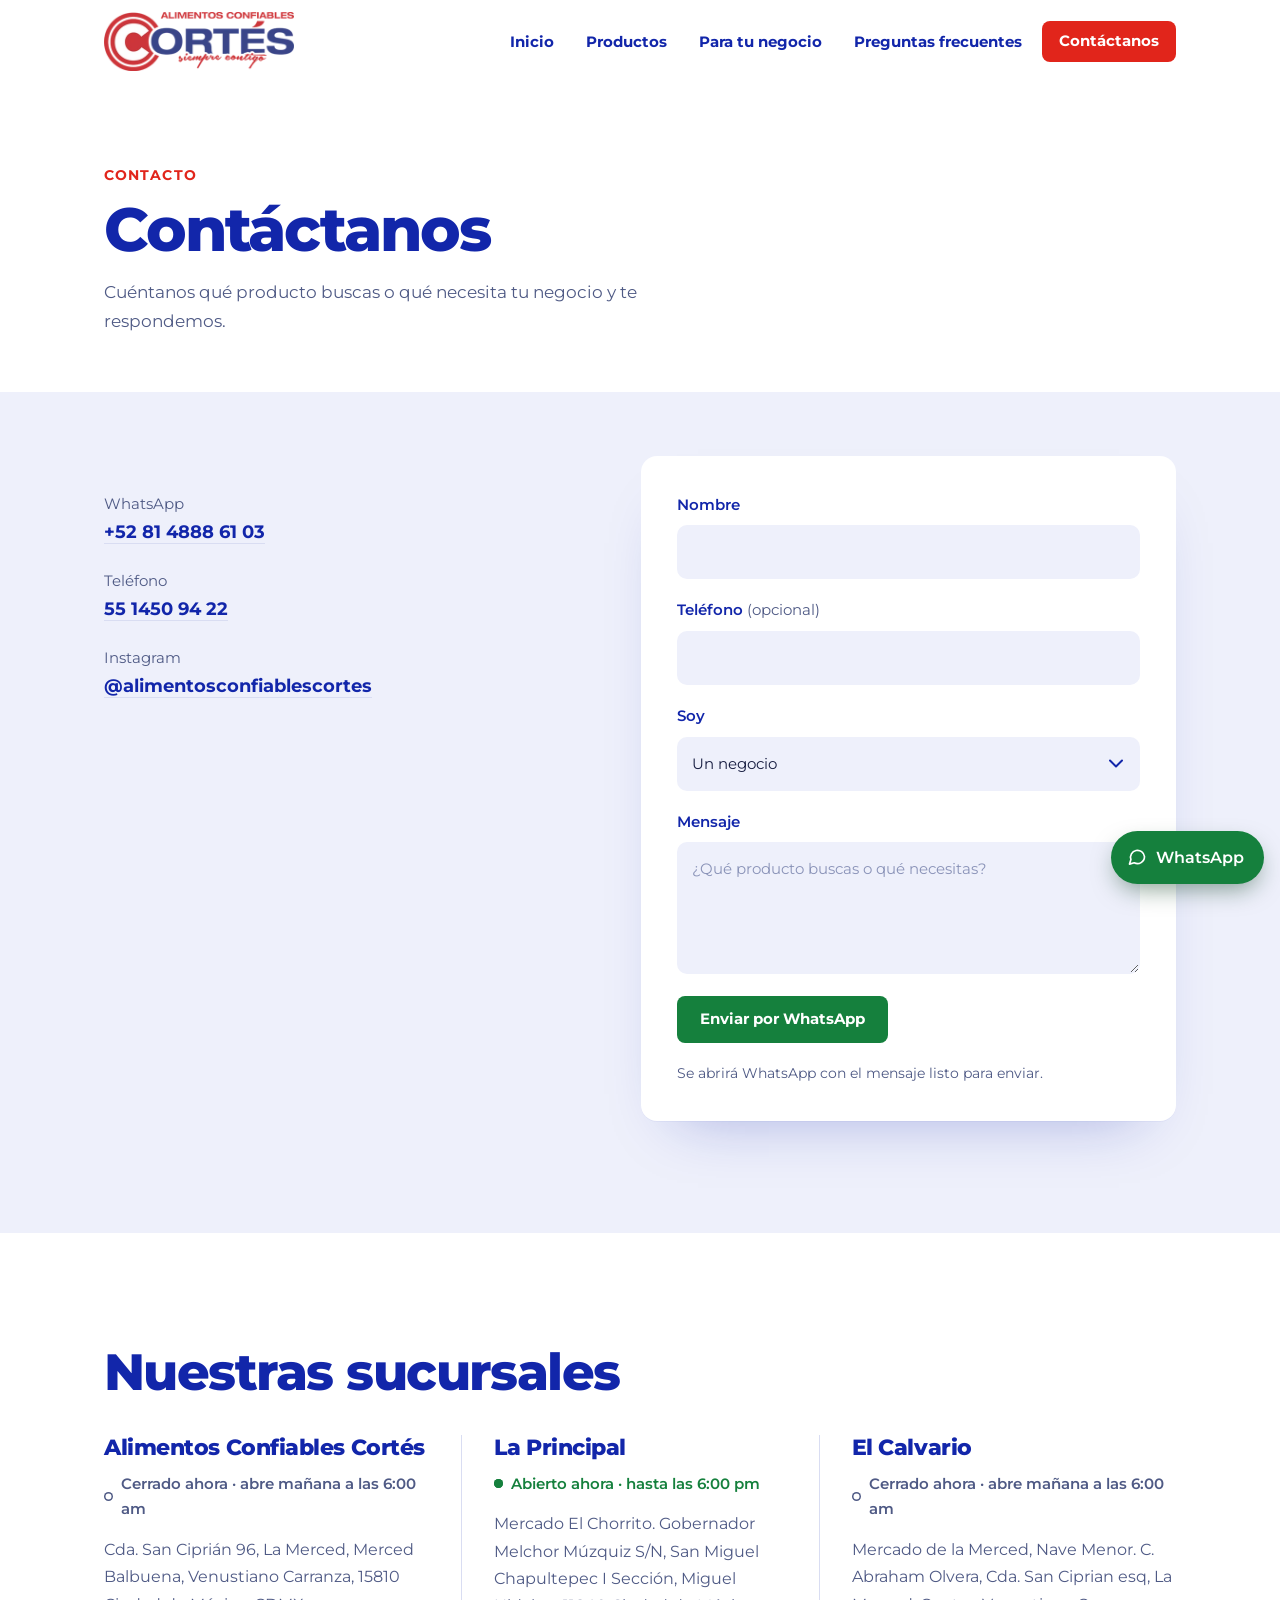
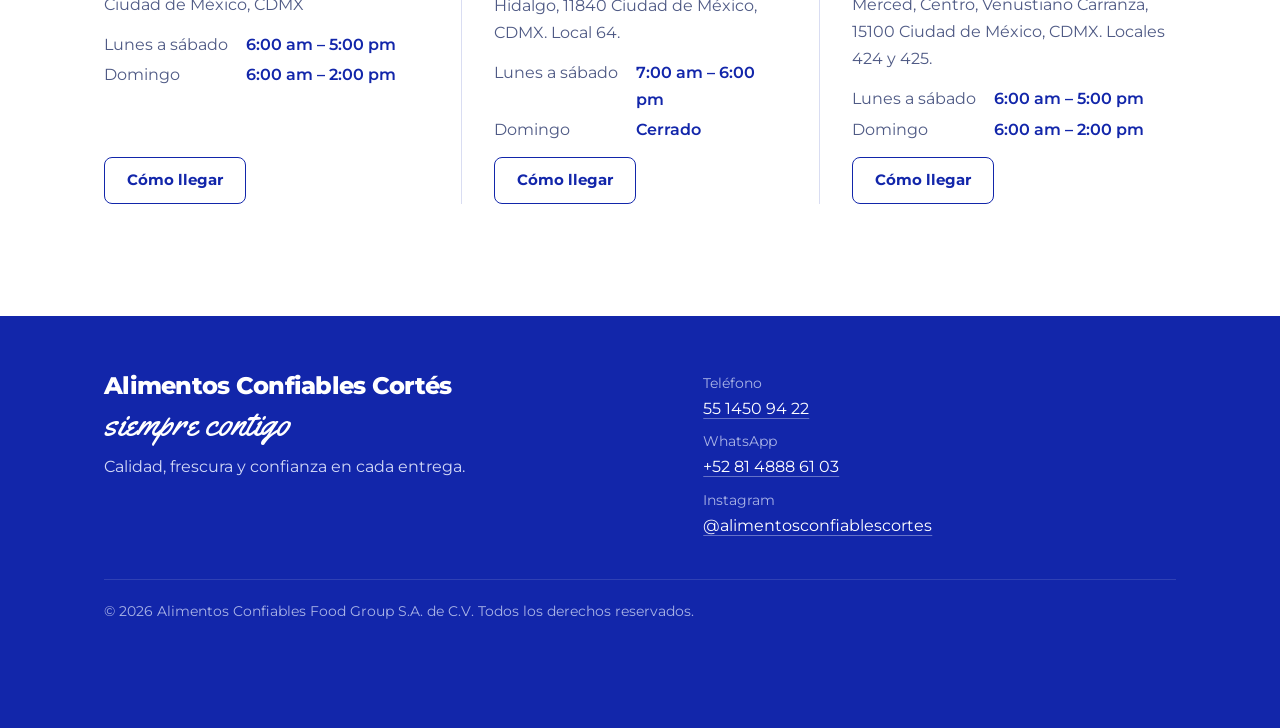
==== contacto.html @ 3c9f8c30 "Add files via upload" ====
<!DOCTYPE html>
<html lang="es-MX">
<head>
<meta charset="utf-8">
<meta name="viewport" content="width=device-width, initial-scale=1, viewport-fit=cover">
<title>Contacto y sucursales | Alimentos Confiables Cortés</title>
<meta name="description" content="Escríbenos por WhatsApp, llámanos o visítanos en nuestras 3 sucursales en CDMX: La Merced y Mercado El Chorrito en San Miguel Chapultepec.">
<link rel="canonical" href="https://alimentosconfiables.com/contacto.html">
<meta property="og:type" content="website">
<meta property="og:title" content="Contacto y sucursales | Alimentos Confiables Cortés">
<meta property="og:description" content="Escríbenos por WhatsApp, llámanos o visítanos en nuestras 3 sucursales en CDMX: La Merced y Mercado El Chorrito en San Miguel Chapultepec.">
<meta property="og:url" content="https://alimentosconfiables.com/contacto.html">
<meta property="og:image" content="https://alimentosconfiables.com/og-image.png">
<meta property="og:image:width" content="1200">
<meta property="og:image:height" content="630">
<meta property="og:locale" content="es_MX">
<meta name="twitter:card" content="summary_large_image">
<meta name="theme-color" content="#ffffff">
<link rel="icon" type="image/png" href="[data-uri]">
<link rel="preconnect" href="https://fonts.googleapis.com">
<link rel="preconnect" href="https://fonts.gstatic.com" crossorigin>
<link href="https://fonts.googleapis.com/css2?family=Montserrat:wght@400..800&family=Yellowtail&display=swap" rel="stylesheet">
<link rel="stylesheet" href="estilos.css">
</head>
<body>
<header class="top" id="top"><div class="wrap bar">
  <a class="logo-link" href="index.html" aria-label="Ir al inicio"><img class="logo" alt="Alimentos Confiables Cortés, siempre contigo" src="logo.webp" width="400" height="124"></a>
  <button class="menu-btn" id="menuBtn" type="button" aria-expanded="false" aria-controls="nav">Menú</button>
  <nav class="nav" id="nav" aria-label="Principal">
    <a href="index.html">Inicio</a>
    <a href="productos.html">Productos</a>
    <a href="negocios.html">Para tu negocio</a>
    <a href="preguntas.html">Preguntas frecuentes</a>
    <a class="btn sm" href="contacto.html" aria-current="page">Contáctanos</a>
  </nav>
</div></header>

<main>
<div class="page-head"><div class="wrap">
  <span class="eyebrow">Contacto</span>
  <h1>Contáctanos</h1>
  <p>Cuéntanos qué producto buscas o qué necesita tu negocio y te respondemos.</p>
</div></div>
<section class="frost tight-top" id="contacto"><div class="wrap contact">
  <div class="contact-info">
    <ul class="contact-list">
      <li><span>WhatsApp</span><a href="https://wa.me/528148886103?text=Hola%2C%20quiero%20informaci%C3%B3n%20de%20Alimentos%20Confiables%20Cort%C3%A9s." target="_blank" rel="noopener">+52 81 4888 61 03</a></li>
      <li><span>Teléfono</span><a href="tel:+525514509422">55 1450 94 22</a></li>
      <li><span>Instagram</span><a href="https://www.instagram.com/alimentosconfiablescortes/" target="_blank" rel="noopener">@alimentosconfiablescortes</a></li>
    </ul>
  </div>
  <form class="contact-form" id="contactForm">
    <label>Nombre<input name="nombre" type="text" autocomplete="name" required></label>
    <label><span>Teléfono <small>(opcional)</small></span><input name="telefono" type="tel" autocomplete="tel"></label>
    <label>Soy
      <select name="tipo"><option value="negocio">Un negocio</option><option value="cliente particular">Cliente particular</option></select>
    </label>
    <label>Mensaje<textarea name="mensaje" required placeholder="¿Qué producto buscas o qué necesitas?"></textarea></label>
    <div class="form-actions">
      <button class="btn wa" id="sendWa" type="submit">Enviar por WhatsApp</button>
    </div>
    <p class="form-note">Se abrirá WhatsApp con el mensaje listo para enviar.</p>
  </form>
</div></section>

<section id="sucursales"><div class="wrap">
  <h2 class="sec-head">Nuestras sucursales</h2>
  <div class="branches">
    <article class="branch"><h3>Alimentos Confiables Cortés</h3>
      <address>Cda. San Ciprián 96, La Merced, Merced Balbuena, Venustiano Carranza, 15810 Ciudad de México, CDMX</address>
      <dl><dt>Lunes a sábado</dt><dd>6:00 am – 5:00 pm</dd><dt>Domingo</dt><dd>6:00 am – 2:00 pm</dd></dl>
      <a class="btn ghost" href="https://www.google.com/maps/search/?api=1&amp;query=Cda.+San+Cipri%C3%A1n+96%2C+Merced+Balbuena%2C+Venustiano+Carranza%2C+15810+Ciudad+de+M%C3%A9xico" target="_blank" rel="noopener">Cómo llegar</a></article>
    <article class="branch"><h3>La Principal</h3>
      <address>Mercado El Chorrito. Gobernador Melchor Múzquiz S/N, San Miguel Chapultepec I Sección, Miguel Hidalgo, 11840 Ciudad de México, CDMX. Local 64.</address>
      <dl><dt>Lunes a sábado</dt><dd>7:00 am – 6:00 pm</dd><dt>Domingo</dt><dd>Cerrado</dd></dl>
      <a class="btn ghost" href="https://www.google.com/maps/search/?api=1&amp;query=Gobernador+Melchor+M%C3%BAzquiz%2C+San+Miguel+Chapultepec+I+Secci%C3%B3n%2C+11840+Ciudad+de+M%C3%A9xico" target="_blank" rel="noopener">Cómo llegar</a></article>
    <article class="branch"><h3>El Calvario</h3>
      <address>Mercado de la Merced, Nave Menor. C. Abraham Olvera, Cda. San Ciprian esq, La Merced, Centro, Venustiano Carranza, 15100 Ciudad de México, CDMX. Locales 424 y 425.</address>
      <dl><dt>Lunes a sábado</dt><dd>6:00 am – 5:00 pm</dd><dt>Domingo</dt><dd>6:00 am – 2:00 pm</dd></dl>
      <a class="btn ghost" href="https://www.google.com/maps/search/?api=1&amp;query=Mercado+de+la+Merced+Nave+Menor+C.+Abraham+Olvera+La+Merced+Venustiano+Carranza+15100+Ciudad+de+M%C3%A9xico" target="_blank" rel="noopener">Cómo llegar</a></article>
  </div>
</div></section>
</main>

<footer><div class="wrap">
  <div class="grid">
    <div><div class="fname">Alimentos Confiables Cortés</div><p class="sig">siempre contigo</p><p>Calidad, frescura y confianza en cada entrega.</p></div>
    <ul>
      <li><span>Teléfono</span><a href="tel:+525514509422">55 1450 94 22</a></li>
      <li><span>WhatsApp</span><a href="https://wa.me/528148886103?text=Hola%2C%20quiero%20informaci%C3%B3n%20de%20Alimentos%20Confiables%20Cort%C3%A9s." target="_blank" rel="noopener">+52 81 4888 61 03</a></li>
      <li><span>Instagram</span><a href="https://www.instagram.com/alimentosconfiablescortes/" target="_blank" rel="noopener">@alimentosconfiablescortes</a></li>
    </ul>
  </div>
  <small>© 2026 Alimentos Confiables Food Group S.A. de C.V. Todos los derechos reservados.</small>
</div></footer>
<a class="wa-float" href="https://wa.me/528148886103?text=Hola%2C%20quiero%20informaci%C3%B3n%20de%20Alimentos%20Confiables%20Cort%C3%A9s." target="_blank" rel="noopener" aria-label="Escríbenos por WhatsApp"><svg viewBox="0 0 24 24" fill="none" stroke="currentColor" stroke-width="2" stroke-linecap="round" stroke-linejoin="round" aria-hidden="true"><path d="M21 11.5a8.4 8.4 0 0 1-12.4 7.4L3 20.5l1.7-5.4A8.4 8.4 0 1 1 21 11.5Z"/></svg>WhatsApp</a>
<script src="sitio.js"></script>
</body>
</html>
---- estilos.css ----
:root{
  --ink:#1226aa;--text:#161c40;--mute:#4f5a85;--frost:#eef0fb;--snow:#ffffff;--line:#d9ddf2;
  --red:#e1251b;--red-d:#bd1b12;--green:#15803d;--green-d:#116a33;
  --font:"Montserrat",system-ui,-apple-system,"Segoe UI",Roboto,"Helvetica Neue",Arial,sans-serif;
  --script:"Yellowtail","Brush Script MT",cursive;
  --ease-out:cubic-bezier(.23,1,.32,1);--ease-io:cubic-bezier(.77,0,.175,1);
  color-scheme:light}
*,*::before,*::after{box-sizing:border-box}
html{scroll-behavior:smooth;scroll-padding-top:88px;-webkit-text-size-adjust:100%}
body{margin:0;background:var(--snow);color:var(--text);font-family:var(--font);font-size:1rem;line-height:1.7;-webkit-font-smoothing:antialiased;text-rendering:optimizeLegibility}
img{max-width:100%;display:block}
a{color:inherit}
[hidden]{display:none!important}
:focus-visible{outline:2px solid var(--ink);outline-offset:3px;border-radius:4px}
.wrap{max-width:1120px;margin:0 auto;padding:0 24px}

/* Tipografía: Montserrat como sustituto web de Gotham (manual de marca) */
h1,h2,h3,.disp{font-family:var(--font);font-weight:800;color:var(--ink);margin:0}
h2,h3{text-wrap:balance}
h1{font-size:clamp(2.45rem,6.3vw,4.7rem);line-height:1.02;letter-spacing:-.035em}
h2{font-size:clamp(2rem,4.6vw,3.2rem);line-height:1.05;letter-spacing:-.03em}
h3{font-size:1.4rem;line-height:1.15;letter-spacing:-.02em}
p{margin:0}

/* Botones */
.btn{display:inline-flex;align-items:center;justify-content:center;gap:8px;font:inherit;font-size:.95rem;font-weight:700;line-height:1.2;padding:13px 22px;border-radius:8px;border:1.5px solid transparent;background:var(--red);color:#fff;text-decoration:none;cursor:pointer;transition:transform 160ms var(--ease-out),background-color 160ms ease,color 160ms ease,border-color 160ms ease}
.btn:active{transform:scale(.97)}
.btn.wa{background:var(--green)}
.btn.ghost{background:transparent;color:var(--ink);border-color:var(--ink)}
.btn.light{background:#fff;color:var(--ink)}
.btn.sm{padding:10px 16px;font-size:.95rem}
@media (hover:hover) and (pointer:fine){
  .btn:hover{background:var(--red-d)}
  .btn.wa:hover{background:var(--green-d)}
  .btn.ghost:hover{background:var(--ink);color:#fff}
  .btn.light:hover{background:var(--frost)}
}

/* Encabezado */
.top{position:sticky;top:0;z-index:30;background:rgba(255,255,255,.9);-webkit-backdrop-filter:saturate(1.4) blur(12px);backdrop-filter:saturate(1.4) blur(12px);border-bottom:1px solid transparent;transition:border-color 200ms ease}
.top.scrolled{border-bottom-color:var(--line)}
.bar{display:flex;align-items:center;justify-content:space-between;gap:16px;padding-top:12px;padding-bottom:12px}
.logo-link{display:block;flex:0 0 auto;border-radius:6px}
.logo{width:190px;height:auto}
.nav{display:flex;align-items:center;gap:8px}
.nav a:not(.btn){position:relative;color:var(--ink);text-decoration:none;font-weight:700;font-size:.95rem;padding:10px 12px}
.nav a:not(.btn)::after{content:"";position:absolute;left:12px;right:12px;bottom:5px;height:2px;background:var(--ink);transform:scaleX(0);transform-origin:left;transition:transform 220ms var(--ease-out)}
.nav a[aria-current="page"]::after{transform:scaleX(1)}
@media (hover:hover) and (pointer:fine){.nav a:not(.btn):hover::after{transform:scaleX(1)}}
.menu-btn{display:none;align-items:center;gap:8px;background:transparent;color:var(--ink);border:1.5px solid var(--ink);border-radius:8px;padding:9px 16px;font:inherit;font-weight:600;cursor:pointer;transition:transform 160ms var(--ease-out),background-color 160ms ease,color 160ms ease}
.menu-btn:active{transform:scale(.97)}

/* Hero */
.hero{padding:clamp(40px,7vw,88px) 0 clamp(56px,8vw,96px)}
.hero-grid{display:grid;gap:48px;align-items:center}
.hero-copy p{max-width:50ch;margin-top:26px;font-size:1.06rem;color:var(--mute)}
.hero-copy p strong{color:var(--ink);font-weight:600}
.ctas{display:flex;flex-wrap:wrap;gap:12px;margin-top:32px}

/* Tablero de hoy */
.board{background:var(--ink);color:#fff;border-radius:14px;padding:6px 0 8px;box-shadow:0 24px 48px -24px rgba(18,38,170,.45)}
.board h2{font-family:var(--font);font-weight:600;font-size:.95rem;line-height:1.3;letter-spacing:0;color:#c5ccf2;padding:16px 24px 10px}
.board .row{display:grid;grid-template-columns:1fr auto;column-gap:16px;align-items:center;padding:15px 24px;border-top:1px solid rgba(255,255,255,.1);color:#fff;text-decoration:none;transition:background-color 150ms ease}
.board .row:active{background:rgba(255,255,255,.1)}
.board .nm{font-weight:700;font-size:1rem;line-height:1.25}
.board .hr{grid-column:1;color:#c5ccf2;font-size:.92rem;line-height:1.35}
.board .st{grid-column:2;grid-row:1/3;display:flex;align-items:center;gap:8px;font-weight:600;font-size:.95rem}
.board :focus-visible{outline-color:#fff;outline-offset:-3px}
@media (hover:hover) and (pointer:fine){.board .row:hover{background:rgba(255,255,255,.07)}}
.dot{position:relative;width:9px;height:9px;border-radius:50%;flex:0 0 auto;background:#4ade80}
.dot.off{background:transparent;box-shadow:inset 0 0 0 1.5px #a9b3e6}
.dot.on::after{content:"";position:absolute;inset:0;border-radius:50%;background:inherit;animation:ping 2.6s ease-out infinite}
@keyframes ping{0%{transform:scale(1);opacity:.55}70%,100%{transform:scale(2.8);opacity:0}}

/* Secciones */
section{padding:clamp(64px,9vw,112px) 0}
section.frost{background:var(--frost)}
.sec-head{margin-bottom:36px}

/* Marcas */
.car{position:relative}
.viewport{overflow:hidden;border-radius:12px}
.track{display:flex;transition:transform 500ms var(--ease-io)}
.slide{flex:0 0 100%;display:grid;grid-template-columns:repeat(3,1fr);gap:14px;align-content:center}
.slide .b{background:#fff;border-radius:12px;height:clamp(96px,20vw,148px);display:flex;align-items:center;justify-content:center;padding:clamp(12px,3vw,28px)}
.slide img{max-width:100%;max-height:100%;object-fit:contain}
.slide.last{grid-template-columns:1fr}
.slide .b.more{height:auto;min-height:clamp(96px,20vw,148px);text-align:center;background:var(--ink)}
.slide .b.more span{display:block;font-family:var(--font);font-weight:800;font-size:clamp(1.5rem,4.6vw,2.4rem);line-height:1.05;letter-spacing:-.03em;color:#fff}
.slide .b.more p{margin:8px 0 16px;color:#d3d9f7;font-size:1rem}
.dots{display:flex;justify-content:center;gap:0;margin-top:8px}
.dots button{width:32px;height:32px;border-radius:50%;border:0;padding:10px;background:var(--line);background-clip:content-box;cursor:pointer;transition:transform 160ms var(--ease-out),background-color 160ms ease}
.dots button[aria-current="true"]{background-color:var(--ink);transform:scale(1.25)}

/* Por qué elegirnos */
.split{display:grid;gap:32px}
.why{list-style:none;margin:0;padding:0}
.why li{display:grid;gap:6px;padding:26px 0;border-top:1px solid var(--line)}
.why li:last-child{border-bottom:1px solid var(--line)}
.why strong{font-family:var(--font);font-weight:800;font-size:clamp(1.35rem,3vw,1.85rem);line-height:1.1;letter-spacing:-.03em;color:var(--ink)}
.why span{color:var(--mute);max-width:44ch}

/* Contacto */
.contact{display:grid;gap:40px}
.contact-info p{color:var(--mute);max-width:40ch;margin-top:20px}
.contact-list{list-style:none;margin:36px 0 0;padding:0;display:grid;gap:22px}
.contact-list span{display:block;font-size:.92rem;color:var(--mute)}
.contact-list a{font-size:1.12rem;font-weight:700;color:var(--ink);text-decoration:underline;text-decoration-thickness:1px;text-underline-offset:5px;text-decoration-color:var(--line);transition:text-decoration-color 160ms ease,color 160ms ease;overflow-wrap:anywhere}
@media (hover:hover) and (pointer:fine){.contact-list a:hover{text-decoration-color:var(--red);color:var(--red-d)}}
.contact-form{background:#fff;border-radius:16px;padding:clamp(22px,4vw,36px);display:grid;gap:18px;box-shadow:0 1px 0 rgba(18,38,170,.04),0 30px 60px -36px rgba(18,38,170,.35)}
.contact-form label{display:grid;gap:8px;font-weight:600;color:var(--ink);font-size:.95rem}
.contact-form label small{font-weight:400;color:var(--mute);font-size:.95rem}
.contact-form input,.contact-form select,.contact-form textarea{font:inherit;font-weight:400;color:var(--text);background:var(--frost);border:1.5px solid transparent;border-radius:10px;padding:13px 14px;width:100%;transition:background-color 160ms ease,border-color 160ms ease,box-shadow 160ms ease}
.contact-form select{appearance:none;-webkit-appearance:none;padding-right:42px;background-image:url("data:image/svg+xml,%3Csvg xmlns='http://www.w3.org/2000/svg' width='14' height='9' fill='none' stroke='%231226aa' stroke-width='2' stroke-linecap='round' stroke-linejoin='round'%3E%3Cpath d='m1 1.5 6 6 6-6'/%3E%3C/svg%3E");background-repeat:no-repeat;background-position:right 16px center;cursor:pointer}
.contact-form textarea{min-height:132px;resize:vertical}
.contact-form ::placeholder{color:#8a93b8}
.contact-form input:focus-visible,.contact-form select:focus-visible,.contact-form textarea:focus-visible{outline:0;background:#fff;border-color:var(--ink);box-shadow:0 0 0 4px rgba(18,38,170,.14)}
.contact-form input:user-invalid,.contact-form textarea:user-invalid{border-color:var(--red)}
.form-actions{display:flex;flex-wrap:wrap;gap:12px;margin-top:4px}
.form-note{color:var(--mute);font-size:.9rem}

/* Sucursales */
.branches{display:grid;gap:0}
.branch{display:flex;flex-direction:column;gap:14px;padding:32px 0;border-top:1px solid var(--line)}
.branch:first-child{border-top:0;padding-top:0}
.branch address{font-style:normal;color:var(--mute);max-width:38ch}
.branch dl{margin:0;display:grid;grid-template-columns:auto 1fr;gap:4px 18px;font-size:.97rem}
.branch dt{color:var(--mute)}
.branch dd{margin:0;color:var(--ink);font-weight:600}
.branch .btn{align-self:flex-start;margin-top:auto}
.open-now{display:flex;align-items:center;gap:8px;font-weight:600;font-size:.95rem;margin-top:-4px}
.open-now.on{color:var(--green)}
.open-now.off{color:var(--mute)}
.open-now .dot.off{box-shadow:inset 0 0 0 1.5px var(--mute)}
.open-now .dot.on{background:var(--green)}

/* Pie */
footer{background:var(--ink);color:#d3d9f7;padding:56px 0 calc(104px + env(safe-area-inset-bottom,0px));font-size:.98rem}
footer .grid{display:grid;gap:32px}
footer .fname{font-family:var(--font);font-weight:800;font-size:1.5rem;line-height:1.15;letter-spacing:-.03em;color:#fff}
footer .sig{font-family:var(--script);font-size:2.2rem;line-height:1.1;color:#fff;margin-top:6px;max-width:none}
footer p{margin-top:10px;max-width:34ch}
footer ul{list-style:none;margin:0;padding:0;display:grid;gap:8px}
footer ul span{display:block;font-size:.88rem;color:#a9b3e6}
footer a{color:#fff;text-decoration:underline;text-decoration-thickness:1px;text-underline-offset:4px;text-decoration-color:rgba(255,255,255,.35);transition:text-decoration-color 160ms ease}
footer :focus-visible{outline-color:#fff}
@media (hover:hover) and (pointer:fine){footer a:hover{text-decoration-color:#fff}}
footer small{display:block;margin-top:40px;padding-top:20px;border-top:1px solid rgba(255,255,255,.12);font-size:.85rem;color:#a9b3e6}

/* WhatsApp flotante */
.wa-float{position:fixed;right:16px;bottom:calc(16px + env(safe-area-inset-bottom,0px));display:inline-flex;align-items:center;gap:9px;background:var(--green);color:#fff;text-decoration:none;font-weight:600;padding:13px 20px 13px 16px;border-radius:999px;box-shadow:0 10px 24px -6px rgba(10,60,30,.5);z-index:20;transition:transform 180ms var(--ease-out),background-color 160ms ease,box-shadow 180ms var(--ease-out)}
.wa-float svg{width:20px;height:20px;flex:0 0 auto}
.wa-float:active{transform:scale(.97)}
@media (hover:hover) and (pointer:fine){.wa-float:hover{background:var(--green-d);transform:translateY(-2px);box-shadow:0 16px 30px -8px rgba(10,60,30,.55)}.wa-float:active{transform:scale(.97)}}

/* Entrada de la página: un solo momento orquestado */
@keyframes rise{from{transform:translateY(106%)}to{transform:none}}
@keyframes fadeUp{from{opacity:0;transform:translateY(12px)}to{opacity:1;transform:none}}
@keyframes fade{from{opacity:0}to{opacity:1}}
h1 .w{display:inline-block;overflow:hidden;vertical-align:top;padding:.04em .02em .1em;margin:-.04em -.02em -.1em}
h1 .w>span{display:inline-block;animation:rise 760ms var(--ease-out) both;animation-delay:calc(80ms + var(--i)*45ms)}
.hero-copy p{animation:fadeUp 620ms var(--ease-out) 640ms both}
.ctas{animation:fadeUp 620ms var(--ease-out) 740ms both}
.board{animation:fadeUp 720ms var(--ease-out) 560ms both}
@keyframes navIn{from{opacity:0;transform:translateY(-8px)}to{opacity:1;transform:none}}


/* Foto destacada */
.feature{position:relative;margin:clamp(40px,6vw,64px) 0 0;border-radius:18px;overflow:hidden;background:#f4f1ee}
.feature img{width:100%;height:auto;aspect-ratio:16/9;object-fit:cover;object-position:right center}
.feature figcaption{padding:22px 4px 0;display:grid;gap:10px;justify-items:start}
.feature .eyebrow{font-weight:700;font-size:.85rem;letter-spacing:.08em;text-transform:uppercase;color:var(--red)}
.feature strong{font-family:var(--font);font-weight:800;font-size:clamp(1.4rem,3vw,2.1rem);line-height:1.1;letter-spacing:-.03em;color:var(--ink);max-width:16ch}
@media (max-width:759px){.feature{background:none;border-radius:0}.feature img{border-radius:14px;aspect-ratio:4/3;object-position:80% center}}
@media (min-width:760px){
  .feature::after{content:"";position:absolute;inset:0;background:linear-gradient(90deg,rgba(255,255,255,.94) 0%,rgba(255,255,255,.86) 30%,rgba(255,255,255,0) 52%);pointer-events:none}
  .feature figcaption{z-index:1;position:absolute;left:clamp(28px,4vw,56px);top:50%;transform:translateY(-50%);padding:0;max-width:34%}
}

/* Categorías */
.cats{display:grid;gap:20px;grid-template-columns:1fr}
.cat{display:flex;flex-direction:column;background:#fff;border:1px solid var(--line);border-radius:14px;overflow:hidden;transition:transform 200ms var(--ease-out),box-shadow 200ms ease}
.cat img{width:100%;height:auto;aspect-ratio:4/3;object-fit:cover}
.cat div{display:flex;flex-direction:column;gap:8px;padding:18px 20px 20px;flex:1}
.cat p{color:var(--mute);font-size:.95rem;line-height:1.55}
.cat a{margin-top:auto;padding-top:8px;font-weight:700;font-size:.92rem;color:var(--ink);text-decoration:none}
.cat a span{display:inline-block;transition:transform 180ms var(--ease-out)}
@media (hover:hover) and (pointer:fine){.cat:hover{transform:translateY(-3px);box-shadow:0 22px 40px -28px rgba(18,38,170,.45)}.cat a:hover span{transform:translateX(3px)}}
#categorias{padding-top:clamp(24px,4vw,48px)}
.hero{padding-bottom:clamp(32px,5vw,56px)}
.sec-intro{color:var(--mute);max-width:56ch;margin:-20px 0 32px}
@media (min-width:560px){.cats{grid-template-columns:repeat(2,1fr)}}
@media (min-width:1000px){.cats{grid-template-columns:repeat(4,1fr)}}


/* Páginas internas */
.eyebrow{display:inline-block;font-weight:700;font-size:.85rem;letter-spacing:.08em;text-transform:uppercase;color:var(--red)}
.page-head{padding:clamp(40px,6vw,80px) 0 clamp(32px,5vw,56px)}
.page-head h1{font-size:clamp(2.2rem,5.4vw,3.8rem);max-width:18ch;margin-top:10px;text-wrap:balance}
.page-head p{max-width:56ch;margin-top:18px;font-size:1.06rem;color:var(--mute)}
.page-head p strong{color:var(--ink);font-weight:700}
section.tight{padding-top:0}
section.tight-top{padding-top:clamp(40px,6vw,64px)}
.cats-3{grid-template-columns:1fr}
@media (min-width:760px){.cats-3{grid-template-columns:repeat(3,1fr)}}
/* Banda de llamado */
.band-wrap{padding:0 0 clamp(56px,8vw,96px)}
.band{background:var(--ink);color:#fff;border-radius:18px;padding:clamp(28px,4vw,48px);display:flex;flex-wrap:wrap;align-items:center;justify-content:space-between;gap:24px}
.band h2{color:#fff;font-size:clamp(1.6rem,3.4vw,2.4rem)}
.band p{color:#d3d9f7;margin-top:8px;max-width:48ch}
.band-btns{display:flex;flex-wrap:wrap;gap:12px}
.band .btn.wa{box-shadow:0 0 0 1.5px rgba(255,255,255,.25)}
/* Pasos */
.steps{list-style:none;margin:0;padding:0;display:grid;gap:16px}
.steps li{background:var(--frost);border-radius:14px;padding:24px;display:grid;gap:8px;align-content:start}
.steps b{display:grid;place-items:center;width:40px;height:40px;border-radius:50%;background:var(--red);color:#fff;font-weight:800}
.steps p{color:var(--mute)}
.note{margin-top:20px;color:var(--mute);font-size:.95rem}
@media (min-width:760px){.steps{grid-template-columns:repeat(3,1fr)}}
/* Preguntas frecuentes */
.faq{max-width:820px;border-top:1px solid var(--line)}
.faq details{border-bottom:1px solid var(--line)}
.faq summary{list-style:none;cursor:pointer;display:flex;justify-content:space-between;align-items:center;gap:16px;padding:22px 0;font-weight:700;font-size:1.12rem;color:var(--ink)}
.faq summary::-webkit-details-marker{display:none}
.faq summary::after{content:"+";flex:0 0 auto;width:32px;height:32px;display:grid;place-items:center;border-radius:50%;background:var(--frost);font-size:1.3rem;font-weight:600;transition:transform 200ms var(--ease-out)}
.faq details[open] summary::after{transform:rotate(45deg)}
.faq details p{color:var(--mute);padding:0 48px 24px 0;max-width:64ch}
.faq details a{color:var(--ink);font-weight:700}
@media (max-width:1100px){.nav a:not(.btn){padding:10px 8px;font-size:.9rem}.nav a:not(.btn)::after{left:8px;right:8px}}

/* Responsive */
@media (min-width:760px){
  .split{grid-template-columns:1fr 1.5fr;gap:64px}
  .contact{grid-template-columns:1fr 1.15fr;gap:72px;align-items:start}
  .branches{grid-template-columns:repeat(3,1fr)}
  .branch{padding:0 32px;border-top:0;border-left:1px solid var(--line)}
  .branch:first-child{padding-left:0;border-left:0}
  .branch:last-child{padding-right:0}
  footer .grid{grid-template-columns:1.2fr 1fr}
}
@media (min-width:1000px){
  .hero-grid{grid-template-columns:minmax(0,1.75fr) minmax(0,1fr);gap:64px}
}
@media (max-width:759px){
  .logo{width:140px}
  .menu-btn{display:inline-flex}
  .nav{display:none;position:absolute;left:0;right:0;top:100%;background:var(--snow);flex-direction:column;align-items:stretch;gap:2px;padding:8px 24px 20px;border-bottom:1px solid var(--line);box-shadow:0 24px 32px -20px rgba(18,38,170,.3)}
  .nav.open{display:flex;animation:navIn 180ms var(--ease-out)}
  .nav a:not(.btn){padding:14px 0}
  .nav a:not(.btn)::after{left:0;right:auto;width:28px;bottom:8px}
  .nav .btn{margin-top:10px}
  html{scroll-padding-top:76px}
  .ctas .btn{flex:1 1 100%}
  .form-actions>*{flex:1 1 100%}
  .branch .btn{align-self:stretch}
  .slide{gap:10px}
}
@media (prefers-reduced-motion:reduce){
  html{scroll-behavior:auto}
  .track{transition:none}
  h1 .w>span{animation:fade 400ms ease both;animation-delay:0ms}
  .hero-copy p,.ctas,.board{animation:fade 400ms ease both;animation-delay:0ms}
  .btn:active,.menu-btn:active,.wa-float:active{transform:none}
  .nav.open{animation:none}
  .dots button{transition:none}
  .dot.on::after{animation:none}
  .wa-float:hover{transform:none}
}
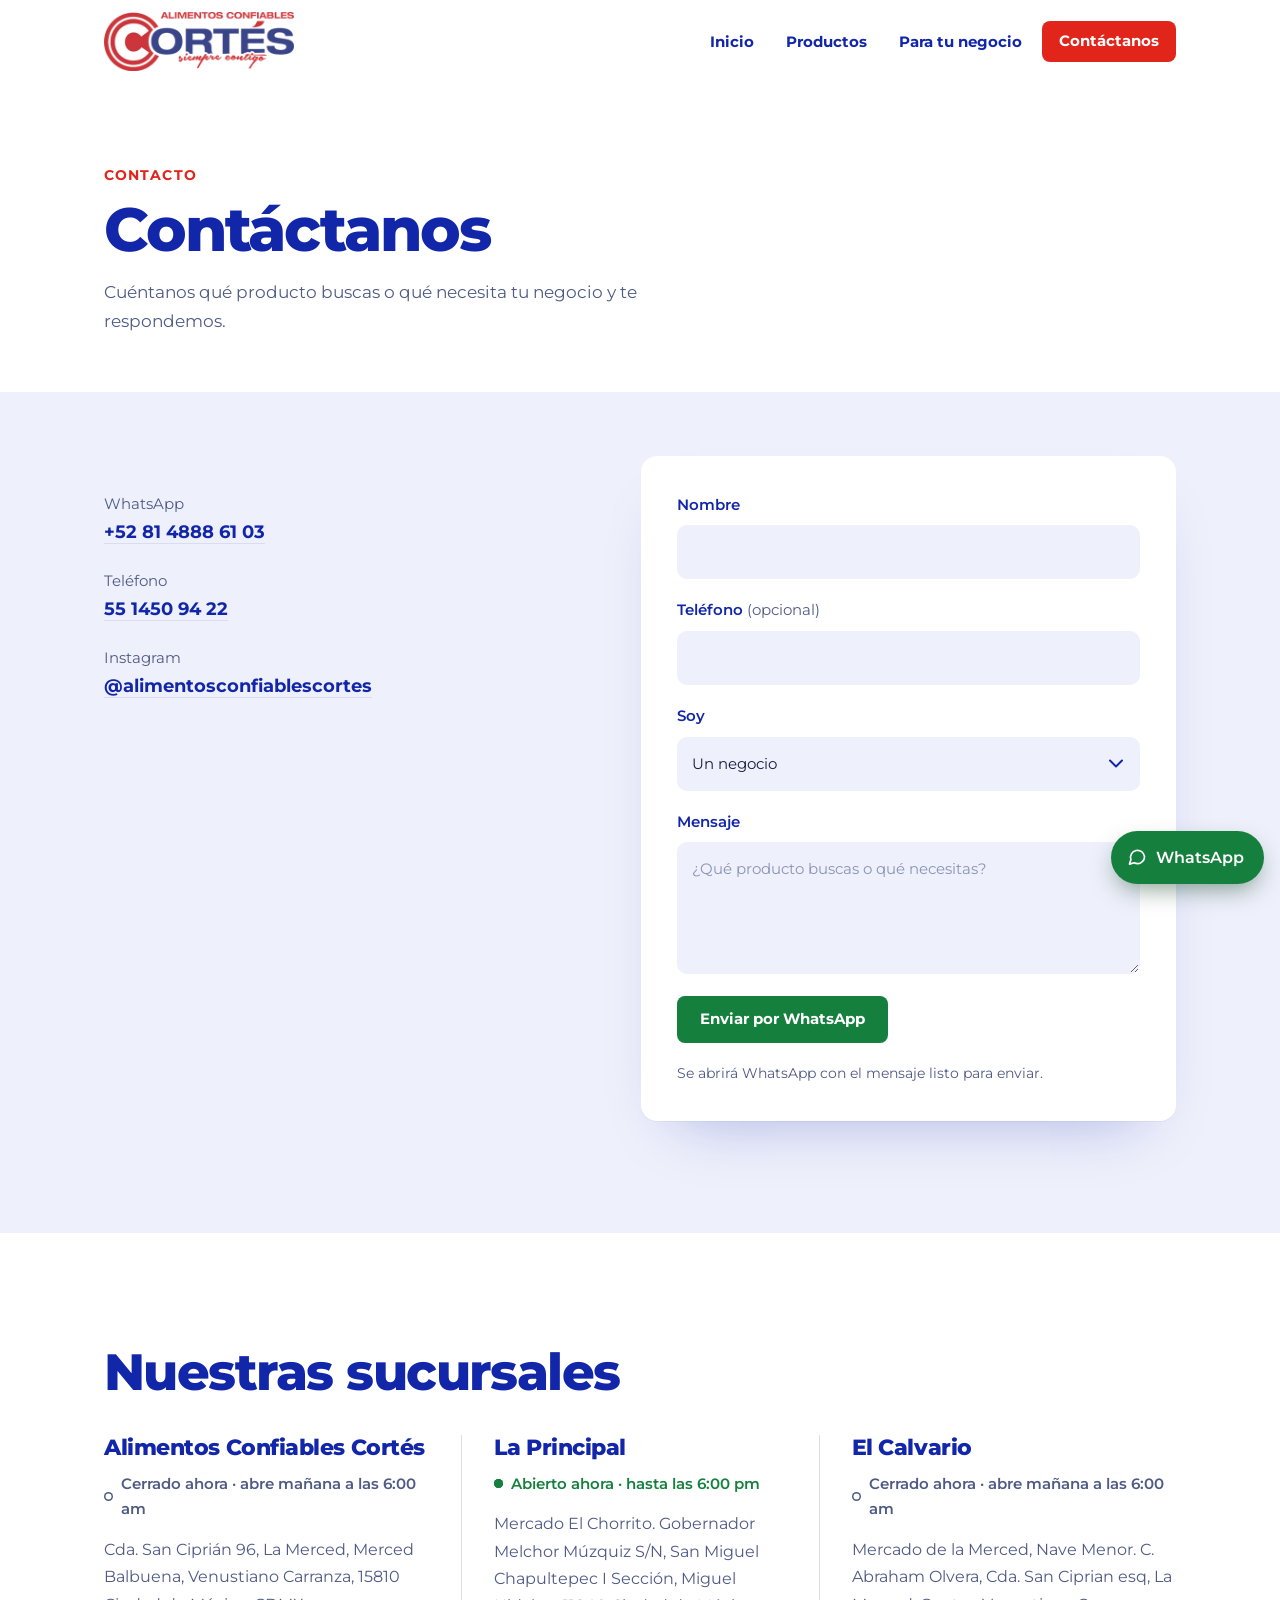
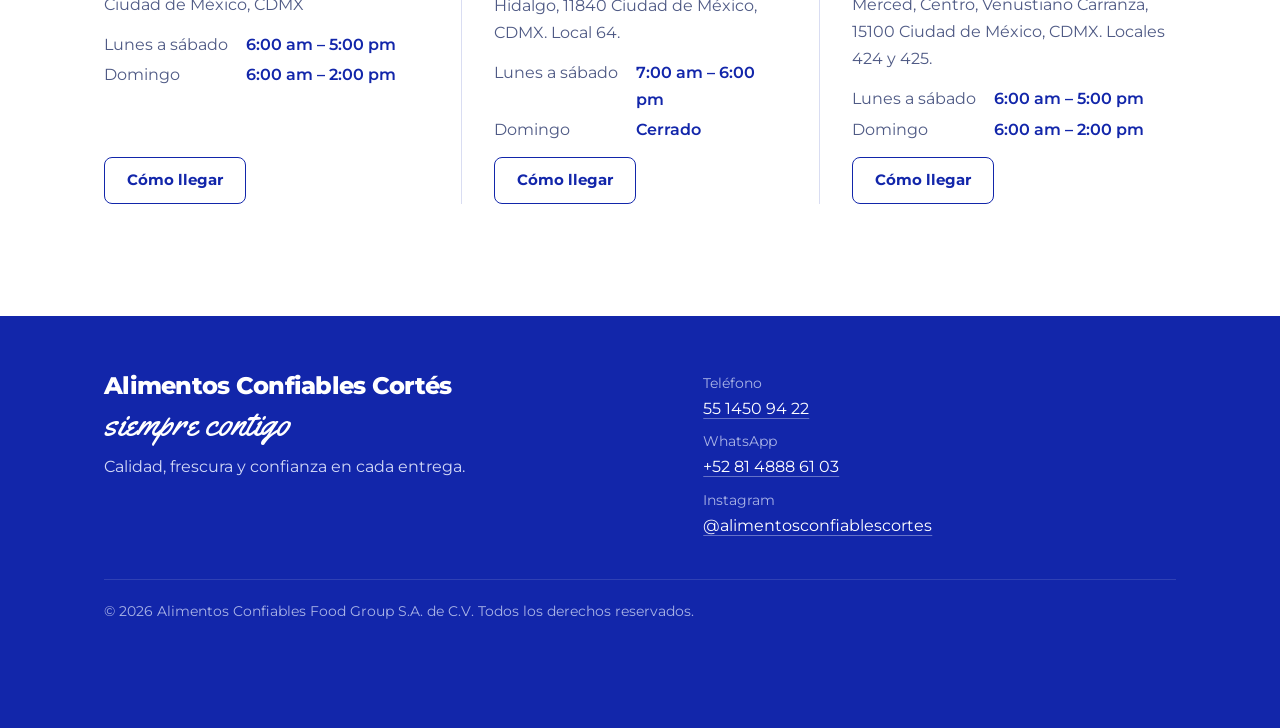
==== commit 0e0d9e23: "Remove FAQs link from navigation Removed 'Preguntas frecuentes' link from navigation." ====
--- a/contacto.html
+++ b/contacto.html
@@ -30,7 +30,6 @@
     <a href="index.html">Inicio</a>
     <a href="productos.html">Productos</a>
     <a href="negocios.html">Para tu negocio</a>
-    <a href="preguntas.html">Preguntas frecuentes</a>
     <a class="btn sm" href="contacto.html" aria-current="page">Contáctanos</a>
   </nav>
 </div></header>
